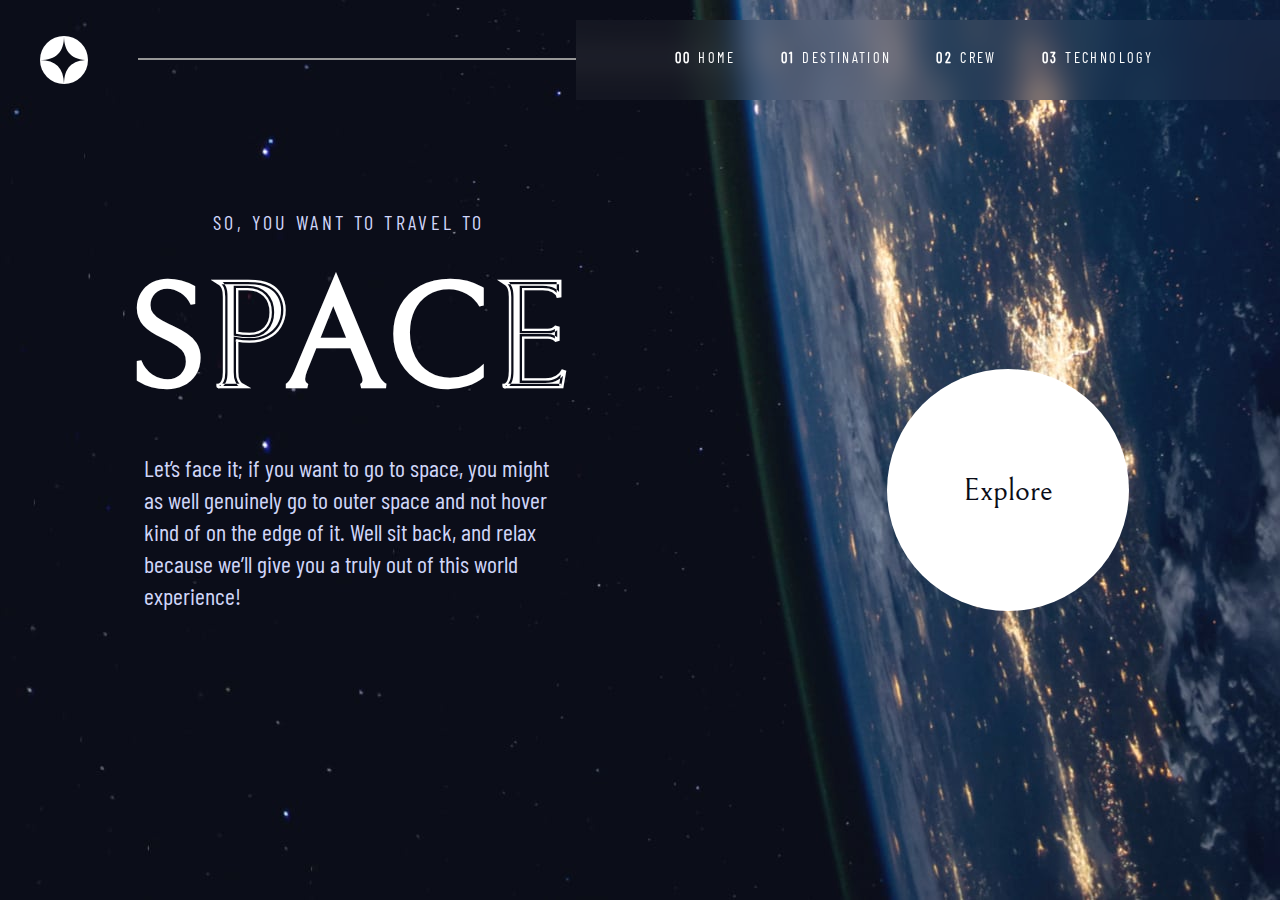
==== index.html @ 6e5cc74c "first commit" ====
<!DOCTYPE html>
<html lang="en">

<head>
  <meta charset="UTF-8">
  <meta name="viewport" content="width=device-width, initial-scale=1.0">

  <link rel="icon" type="image/png" sizes="32x32" href="./assets/img/favicon-32x32.png">
  <link rel="stylesheet" href="./assets/css/normalize.css">
  <link rel="stylesheet" href="./assets/css/styles.css">
  <title>Frontend Mentor | Space tourism website</title>
</head>

<body>
  <div class="home-container">
    <header>
      <span class="logo"></span>
      <hr class="header-line">
      <span class="menu-icon"></span>
      <nav class="main-nav">
        <button class="menu-close"></button>
        <ul class="menu">
          <li class="menu-item">
            <a href="./index.html"><span class="item-number">00</span> HOME</a>
          </li>
          <li class="menu-item">
            <a href="./pages/destination.html">
              <span class="item-number">01</span> DESTINATION
            </a>
          </li>
          <li class="menu-item">
            <a href="./pages/crew.html">
              <span class="item-number">02</span> CREW
            </a>
          </li>
          <li class="menu-item">
            <a href="./pages/technology.html">
              <span class="item-number">03</span> TECHNOLOGY
            </a>
          </li>
        </ul>
      </nav>
    </header>
    <main class="main-home">
      <div class="wrapper">
        <div class="main-title-group">
          <span>SO, YOU WANT TO TRAVEL TO</span>
          <h1>SPACE</h1>
        </div>
        <p class="main-description">
          Let’s face it; if you want to go to space, you might as well genuinely go to
          outer space and not hover kind of on the edge of it. Well sit back, and relax
          because we’ll give you a truly out of this world experience!
        </p>
      </div>
      <div class="wrapper">
        <button class="explore">
          <a href="./pages/destination.html">Explore</a>
        </button>
      </div>
      

    </main>
  </div>
  <script src="./assets/js/main.js" type="module"></script>
</body>

</html>
---- assets/css/styles.css ----
header .menu-icon, header .logo {
  height: 30px;
  width: 30px;
  display: block;
}

header {
  display: flex;
  justify-content: space-between;
  align-items: center;
  height: 50px;
  position: relative;
  padding: 15px;
}
header .logo {
  background: url("../img/shared/logo.svg") no-repeat top left/contain;
}
header .header-line {
  display: none;
}
header .menu-icon {
  background: url("../img/shared/icon-hamburger.svg") no-repeat top left/contain;
}
header .main-nav {
  background-color: rgba(255, 255, 255, 0.04);
  backdrop-filter: blur(15px);
  position: fixed;
  bottom: 0;
  right: 0;
  top: 0;
  display: flex;
  flex-direction: column;
  width: 75%;
  padding: 10%;
  box-sizing: border-box;
  gap: 40px;
  transform: translateX(100%);
  transition: all 0.3s ease-in-out;
  z-index: 999;
}
header .main-nav .menu-close {
  background: url("../img/shared/icon-close.svg") center/cover;
  height: 20px;
  width: 20px;
  border: none;
  align-self: flex-end;
  cursor: pointer;
}
header .main-nav .menu {
  list-style: none;
  margin: 0;
  padding: 0;
  display: flex;
  flex-direction: column;
  gap: 15px;
}
header .main-nav .menu .menu-item {
  display: block;
}
header .main-nav .menu .menu-item .item-number {
  color: rgb(255, 255, 255);
  margin-right: 7px;
  font-family: "Barlow-Condensed";
  font-weight: 700;
  letter-spacing: 2.36px;
}
header .main-nav a {
  display: block;
  text-decoration: none;
  color: rgb(255, 255, 255);
  font-size: 1rem;
  font-family: "Barlow-Condensed";
  font-weight: 400;
  letter-spacing: 2.36px;
  transition: all 0.2s ease-in-out;
  border-color: transparent;
}

@media (min-width: 768px) {
  header .logo, header .menu-icon {
    height: 48px;
    width: 48px;
  }
  header {
    padding: 0;
    height: 80px;
  }
  header .logo {
    margin: 20px 0 0 20px;
  }
  header .menu-icon {
    display: none;
  }
  header .main-nav {
    transform: translateX(0%) !important;
    position: relative;
    margin: 0;
    justify-content: center;
    width: auto;
    padding: 0 5%;
    height: 100%;
  }
  header .main-nav .menu-close {
    display: none;
  }
  header .main-nav .menu {
    flex-direction: row;
    gap: 25px;
    height: 100%;
    align-items: center;
  }
  header .main-nav .menu .menu-item {
    height: 100%;
  }
  header .main-nav .menu .menu-item .item-number {
    display: none;
  }
  header .main-nav a {
    font-size: 0.9rem;
    height: 95%;
    display: flex;
    align-items: center;
  }
  header .main-nav a:hover {
    border-bottom: 3px solid rgb(151, 151, 151);
  }
}
@media (min-width: 1024px) {
  header .logo {
    margin: 40px 0 0 40px;
  }
  header .header-line {
    display: inline-block;
    height: 2px;
    background-color: rgb(151, 151, 151);
    width: 50%;
    border: none;
    margin-left: 50px;
    margin-top: 45px;
  }
  header .main-nav {
    position: absolute;
    width: 55%;
    margin-top: 20px;
  }
  header .main-nav .menu {
    margin-left: 6%;
    gap: 45px;
  }
  header .main-nav .menu .menu-item {
    display: block;
  }
  header .main-nav .menu .menu-item .item-number {
    display: block;
  }
}
.home-container .main-home .wrapper:nth-child(1) .main-description, .home-container .main-home .wrapper:nth-child(1) .main-title-group span {
  font-family: "Barlow-Condensed";
  font-size: 1rem;
  color: rgb(208, 214, 249);
  text-align: center;
  letter-spacing: 2.7px;
}
@media (min-width: 768px) {
  .home-container .main-home .wrapper:nth-child(1) .main-description, .home-container .main-home .wrapper:nth-child(1) .main-title-group span {
    font-size: 1.3rem;
    letter-spacing: 3.38px;
  }
}

.home-container {
  background-image: url("../img/home/background-home-mobile.jpg");
  background-repeat: no-repeat;
  background-position: center;
  background-size: cover;
  min-height: 100vh;
}
.home-container .main-home .wrapper {
  display: flex;
  flex-direction: column;
  align-items: center;
  padding: 0 16px;
}
@media (min-width: 1024px) {
  .home-container .main-home .wrapper {
    width: 40%;
    margin-top: 7%;
  }
}
.home-container .main-home .wrapper:nth-child(1) .main-title-group span {
  display: block;
}
@media (min-width: 768px) {
  .home-container .main-home .wrapper:nth-child(1) .main-title-group span {
    font-size: 1.25rem;
  }
}
.home-container .main-home .wrapper:nth-child(1) .main-title-group h1 {
  font-family: "Bellefair";
  font-size: 3.5rem;
  color: rgb(255, 255, 255);
  margin: 15% 0 0;
  text-align: center;
}
@media (min-width: 768px) {
  .home-container .main-home .wrapper:nth-child(1) .main-title-group h1 {
    font-size: 9.375rem;
    margin: 5% 0 0;
  }
}
@media (min-width: 768px) {
  .home-container .main-home .wrapper:nth-child(1) .main-title-group {
    margin-top: 8%;
  }
}
.home-container .main-home .wrapper:nth-child(1) .main-description {
  line-height: 1.5rem;
  letter-spacing: normal;
  width: 94%;
}
@media (min-width: 768px) {
  .home-container .main-home .wrapper:nth-child(1) .main-description {
    width: 60%;
  }
}
@media (min-width: 1024px) {
  .home-container .main-home .wrapper:nth-child(1) .main-description {
    width: 80%;
    text-align: left;
    font-size: 1.5rem;
    line-height: 2rem;
  }
}
@media (min-width: 1024px) {
  .home-container .main-home .wrapper:nth-child(1) {
    margin-left: 6%;
  }
}
.home-container .main-home .wrapper:nth-child(2) .explore {
  border: none;
  background-color: rgb(255, 255, 255);
  border-radius: 50%;
  border: none;
  height: 150px;
  width: 150px;
  margin: 5% 0;
  overflow: hidden;
  cursor: pointer;
  transition: all 0.3s ease-in-out;
}
.home-container .main-home .wrapper:nth-child(2) .explore:hover {
  outline: 30px solid rgba(255, 255, 255, 0.1);
}
.home-container .main-home .wrapper:nth-child(2) .explore a {
  font-family: "Bellefair";
  font-size: 2rem;
  text-decoration: none;
  color: rgb(11, 13, 23);
  display: block;
  height: 100%;
  width: 100%;
  line-height: 150px;
}
@media (min-width: 768px) {
  .home-container .main-home .wrapper:nth-child(2) .explore a {
    line-height: 242px;
  }
}
@media (min-width: 768px) {
  .home-container .main-home .wrapper:nth-child(2) .explore {
    height: 242px;
    width: 242px;
  }
}
@media (min-width: 1024px) {
  .home-container .main-home {
    display: flex;
    align-items: end;
    justify-content: space-between;
    width: 100%;
    margin: auto;
  }
}
@media (min-width: 768px) {
  .home-container {
    background-image: url("../img/home/background-home-tablet.jpg");
  }
}
@media (min-width: 1024px) {
  .home-container {
    background-image: url("../img/home/background-home-desktop.jpg");
  }
}

.destination-container .main-destination .planet .wrapper:nth-child(2) .slider .slider-content .planet-data .estimations-values .est-travel-title, .destination-container .main-destination .planet .wrapper:nth-child(2) .slider .slider-content .planet-data .estimations-values .avg-distance-title {
  font-family: "Barlow-Condensed";
  font-size: 0.9rem;
  color: rgb(208, 214, 249);
  letter-spacing: 2.36px;
}

.destination-container .main-destination .planet .wrapper:nth-child(2) .slider .slider-content .planet-data .estimations-values .est-travel-value, .destination-container .main-destination .planet .wrapper:nth-child(2) .slider .slider-content .planet-data .estimations-values .avg-distance-value {
  font-family: "Bellefair";
  font-size: 1.7rem;
  color: rgb(255, 255, 255);
}

.destination-container {
  background: url("../img/destination/background-destination-mobile.jpg");
  background-repeat: no-repeat;
  background-position: center;
  background-size: cover;
  min-height: 100vh;
}
.destination-container .main-destination {
  padding: 15px;
}
.destination-container .main-destination .main-title {
  font-size: 1.5rem;
  color: rgb(255, 255, 255);
  text-align: center;
  font-family: "Barlow-Condensed";
  font-weight: 400;
  letter-spacing: 2.7px;
  margin: 0;
}
.destination-container .main-destination .main-title .number {
  color: rgb(125, 125, 125);
  margin-right: 10px;
}
.destination-container .main-destination .planet {
  display: flex;
  flex-direction: column;
  height: 90%;
}
.destination-container .main-destination .planet .wrapper:nth-child(1) .planet-img-container {
  margin: auto;
  position: relative;
  height: 30vh;
  padding: 15% 0;
}
.destination-container .main-destination .planet .wrapper:nth-child(1) .planet-img-container img {
  position: absolute;
  top: 0;
  left: 0;
  right: 0;
  bottom: 0;
  margin: auto;
  width: 55%;
  opacity: 0;
  transition: all 0.5s ease-in-out;
}
.destination-container .main-destination .planet .wrapper:nth-child(2) {
  overflow: hidden;
}
.destination-container .main-destination .planet .wrapper:nth-child(2) .destination-nav ul {
  list-style: none;
  display: flex;
  justify-content: space-evenly;
  padding: 0;
  margin: 0;
}
.destination-container .main-destination .planet .wrapper:nth-child(2) .destination-nav ul li {
  height: fit-content;
  overflow: hidden;
}
.destination-container .main-destination .planet .wrapper:nth-child(2) .destination-nav ul li a {
  text-decoration: none;
  display: block;
  font-family: "Barlow-Condensed";
  font-size: 1.2rem;
  color: rgb(208, 214, 249);
  height: 100%;
  line-height: 6vh;
  transition: all 0.2s ease-in-out;
  letter-spacing: 2.36px;
}
.destination-container .main-destination .planet .wrapper:nth-child(2) .destination-nav ul li .subIndicator {
  width: 80%;
  display: block;
  align-self: center;
  height: 2px;
  background-color: rgb(255, 255, 255);
  margin-left: 5px;
  opacity: 0;
  transform: translateX(-55px);
  transition: all 0.2s ease-in-out;
}
.destination-container .main-destination .planet .wrapper:nth-child(2) .destination-nav ul li:hover .subIndicator {
  transform: translateX(0px);
  opacity: 1;
}
.destination-container .main-destination .planet .wrapper:nth-child(2) .slider {
  width: 400%;
}
.destination-container .main-destination .planet .wrapper:nth-child(2) .slider .slider-content {
  display: flex;
  transform: translateX(0%);
  transition: all 0.7s ease-in-out;
}
.destination-container .main-destination .planet .wrapper:nth-child(2) .slider .slider-content .planet-data {
  width: 100%;
  opacity: 0;
}
.destination-container .main-destination .planet .wrapper:nth-child(2) .slider .slider-content .planet-data .planet-name {
  font-family: "Bellefair";
  font-size: 3rem;
  text-align: center;
  color: rgb(255, 255, 255);
  font-weight: 400;
  margin: 15px 0;
}
.destination-container .main-destination .planet .wrapper:nth-child(2) .slider .slider-content .planet-data .description {
  font-family: "Barlow-Condensed";
  font-size: 1rem;
  color: rgb(208, 214, 249);
  text-align: center;
  line-height: 1.5rem;
  width: 100%;
  margin: auto 0;
}
.destination-container .main-destination .planet .wrapper:nth-child(2) .slider .slider-content .planet-data .estimations-values .separator {
  height: 2px !important;
  border: none;
  background-color: rgb(56, 59, 75) !important;
  margin: 10% auto;
  width: 97%;
}
.destination-container .main-destination .planet .wrapper:nth-child(2) .slider .slider-content .planet-data .estimations-values .wrapper {
  display: flex;
  flex-direction: column;
  justify-content: center;
  align-items: center;
  margin: 5% 0;
  gap: 15px;
}
@media (min-width: 768px) {
  .destination-container {
    background-image: url("../img/destination/background-destination-tablet.jpg");
  }
  .destination-container .main-destination {
    width: 94%;
    padding: 0;
    margin: auto;
  }
  .destination-container .main-destination .main-title {
    text-align: left;
    margin-top: 5%;
  }
  .destination-container .main-destination .planet .wrapper:nth-child(1) .planet-img-container {
    width: 40%;
    margin: 0 auto;
  }
  .destination-container .main-destination .planet .wrapper:nth-child(1) .planet-img-container img {
    width: 100%;
  }
  .destination-container .main-destination .planet .wrapper:nth-child(2) {
    display: flex;
    flex-direction: column;
  }
  .destination-container .main-destination .planet .wrapper:nth-child(2) .destination-nav {
    order: 1;
    width: 40%;
    align-self: center;
  }
  .destination-container .main-destination .planet .wrapper:nth-child(2) .slider {
    order: 2;
  }
  .destination-container .main-destination .planet .wrapper:nth-child(2) .slider .slider-content .planet-data .planet-name {
    font-size: 5rem;
  }
  .destination-container .main-destination .planet .wrapper:nth-child(2) .slider .slider-content .planet-data .description {
    width: 70%;
    margin: auto;
  }
  .destination-container .main-destination .planet .wrapper:nth-child(2) .slider .slider-content .planet-data .estimations-values {
    width: 70%;
    display: flex;
    justify-content: space-evenly;
    flex-wrap: wrap;
    margin: 3% auto;
  }
  .destination-container .main-destination .planet .wrapper:nth-child(2) .slider .slider-content .planet-data .estimations-values .separator {
    width: 100%;
    margin: 5% 0 3%;
  }
}
@media (min-width: 1024px) {
  .destination-container {
    background-image: url("../img/destination/background-destination-desktop.jpg");
  }
  .destination-container .main-destination {
    height: 79.32vh;
    width: 80%;
    margin-top: 5%;
  }
  .destination-container .main-destination .main-title {
    margin: 0;
  }
  .destination-container .main-destination .planet {
    flex-direction: row;
    margin: auto;
    gap: 200px;
  }
  .destination-container .main-destination .planet .wrapper {
    flex: 1;
  }
  .destination-container .main-destination .planet .wrapper:nth-child(1) {
    display: flex;
    align-items: center;
    justify-content: center;
  }
  .destination-container .main-destination .planet .wrapper:nth-child(1) .planet-img-container {
    width: 85%;
  }
  .destination-container .main-destination .planet .wrapper:nth-child(2) .destination-nav {
    width: 60%;
    align-self: flex-start;
    margin-bottom: 5%;
  }
  .destination-container .main-destination .planet .wrapper:nth-child(2) .destination-nav ul {
    justify-content: space-between;
  }
  .destination-container .main-destination .planet .wrapper:nth-child(2) .slider .slider-content .planet-data .planet-name {
    font-size: 4rem;
    margin: 1% 0;
    text-align: left;
  }
  .destination-container .main-destination .planet .wrapper:nth-child(2) .slider .slider-content .planet-data .description {
    margin: 0;
    text-align: left;
    width: 100%;
    font-size: 1.125rem;
  }
  .destination-container .main-destination .planet .wrapper:nth-child(2) .slider .slider-content .planet-data .estimations-values {
    margin: 3% 0;
    width: 100%;
    display: block;
  }
  .destination-container .main-destination .planet .wrapper:nth-child(2) .slider .slider-content .planet-data .estimations-values .separator {
    width: 97%;
  }
  .destination-container .main-destination .planet .wrapper:nth-child(2) .slider .slider-content .planet-data .estimations-values .wrapper {
    margin: 0;
    align-items: flex-start;
    float: left;
    width: 50%;
  }
}
.crew-container .main-crew .crew .crew-description-container .crew-slider, .crew-container .main-crew .crew .indicators {
  display: flex;
}

.crew-container .main-crew .crew .crew-description-container .crew-slider, .crew-container .main-crew .crew .indicators {
  justify-content: center;
}

.crew-container .main-crew .crew .crew-description-container .crew-slider .crew-description p, .crew-container .main-crew .crew .crew-description-container .crew-slider .crew-description .crew-name, .crew-container .main-crew .crew .crew-description-container .crew-slider .crew-description .crew-role, .crew-container .main-crew .crew .crew-description-container .crew-slider .crew-description, .crew-container .main-crew .crew .crew-title {
  text-align: center;
}

.crew-container .main-crew .crew .crew-description-container .crew-slider, .crew-container .main-crew .crew .crew-photo, .crew-container {
  position: relative;
}

.crew-container .crew-background {
  position: absolute;
  top: 0;
  left: 0;
  right: 0;
  bottom: 0;
  background-image: url("../img/crew/background-crew-mobile.jpg");
  background-clip: content-box;
  background-repeat: no-repeat;
  background-position: top left;
  background-size: cover;
  backdrop-filter: blur(10px);
  z-index: -1;
}
.crew-container .main-crew .crew {
  display: flex;
  flex-direction: column;
  gap: 15px;
}
.crew-container .main-crew .crew .crew-title {
  font-size: 1.3rem;
  color: rgb(255, 255, 255);
  font-family: "Barlow-Condensed";
  font-weight: 400;
  letter-spacing: 2.7px;
  margin: 0;
  order: 1;
}
.crew-container .main-crew .crew .crew-title .number {
  color: rgb(125, 125, 125);
  margin-right: 10px;
}
.crew-container .main-crew .crew .crew-photo {
  width: 90%;
  margin: 0 auto;
  border-bottom: 2px solid rgba(255, 255, 255, 0.1);
  order: 2;
  height: 230px;
}
.crew-container .main-crew .crew .crew-photo img {
  width: auto;
  height: 100%;
  margin: auto;
  display: block;
  position: absolute;
  left: 0;
  right: 0;
  bottom: 0;
  top: 0;
  opacity: 0;
  transition: all 1s ease-in-out;
}
.crew-container .main-crew .crew .indicators {
  gap: 10px;
  height: fit-content;
  order: 3;
  margin: 3% 0;
}
.crew-container .main-crew .crew .indicators .btn-indicator {
  height: 10px;
  width: 10px;
  border-radius: 50%;
  border: none;
  background-color: rgba(255, 255, 255, 0.1);
  transition: all 0.2s ease-in-out;
}
.crew-container .main-crew .crew .indicators .btn-indicator:hover {
  background-color: rgb(125, 125, 125);
  cursor: pointer;
}
.crew-container .main-crew .crew .crew-description-container {
  order: 4;
  overflow: hidden;
}
.crew-container .main-crew .crew .crew-description-container .crew-slider {
  width: 400%;
  margin: 0;
  transform: translateX(0%);
  transition: all 1s ease-in-out;
}
.crew-container .main-crew .crew .crew-description-container .crew-slider .crew-description {
  width: 100%;
  opacity: 0;
}
.crew-container .main-crew .crew .crew-description-container .crew-slider .crew-description .crew-role {
  font-family: "Bellefair";
  color: rgb(125, 125, 125);
  font-size: 1rem;
  display: block;
}
.crew-container .main-crew .crew .crew-description-container .crew-slider .crew-description .crew-name {
  font-family: "Bellefair";
  font-size: 1.5rem;
  color: rgb(255, 255, 255);
  font-weight: 400;
}
.crew-container .main-crew .crew .crew-description-container .crew-slider .crew-description p {
  font-family: "Barlow";
  color: rgb(208, 214, 249);
  line-height: 1.5rem;
  width: 90%;
  margin: auto;
}

@media (min-width: 768px) {
  .crew-container .crew-background {
    background-image: url("../img/crew/background-crew-tablet.jpg");
  }
  .crew-container .main-crew .crew .crew-title {
    text-align: left;
    margin: 3%;
  }
  .crew-container .main-crew .crew .crew-photo {
    order: 4;
    overflow: hidden;
    border: none;
  }
  .crew-container .main-crew .crew .indicators {
    order: 3;
  }
  .crew-container .main-crew .crew .crew-description-container {
    order: 2;
    width: 50%;
    margin: auto;
  }
}
@media (min-width: 1024px) {
  .crew-container {
    min-height: 100vh;
  }
  .crew-container .crew-background {
    background-image: url("../img/crew/background-crew-tablet.jpg");
    height: 100%;
  }
  .crew-container .main-crew {
    width: 80%;
    margin: auto;
    height: 84.1744vh;
    margin-top: 5%;
  }
  .crew-container .main-crew .crew {
    position: relative;
    align-items: flex-start;
    height: 100%;
  }
  .crew-container .main-crew .crew .crew-title {
    width: 100%;
    margin: 0;
    font-size: 1.5rem;
  }
  .crew-container .main-crew .crew .crew-photo {
    width: 50%;
    height: 100%;
    position: absolute;
    top: 0;
    bottom: 0;
    right: 0;
    margin: auto;
  }
  .crew-container .main-crew .crew .crew-photo img {
    width: auto;
    height: 100%;
  }
  .crew-container .main-crew .crew .indicators {
    margin: 0;
  }
  .crew-container .main-crew .crew .crew-description-container {
    margin: 8% 0 0;
  }
  .crew-container .main-crew .crew .crew-description-container .crew-slider .crew-description .crew-role {
    text-align: left;
    font-size: 2rem;
  }
  .crew-container .main-crew .crew .crew-description-container .crew-slider .crew-description .crew-name {
    text-align: left;
    font-size: 3.5rem;
    margin: 1% 0;
  }
  .crew-container .main-crew .crew .crew-description-container .crew-slider .crew-description p {
    text-align: left;
    margin: 0;
    font-size: 1.125rem;
    line-height: 1.7rem;
    margin-top: 7%;
  }
}
.indicator-active {
  background-color: rgb(255, 255, 255) !important;
}

.technology-container {
  background-image: url("../img/technology/background-technology-mobile.jpg");
  background-repeat: no-repeat;
  background-position: center;
  background-size: cover;
}
.technology-container .main-technology {
  overflow: hidden;
}
.technology-container .main-technology .technology-title {
  font-size: 1.3rem;
  color: rgb(255, 255, 255);
  text-align: center;
  font-family: "Barlow-Condensed";
  font-weight: 400;
  letter-spacing: 2.7px;
  margin: 0;
  order: 1;
}
.technology-container .main-technology .technology-title .number {
  color: rgb(125, 125, 125);
  margin-right: 10px;
}
.technology-container .main-technology .technology .technology-img-container {
  margin: 7% 0;
  position: relative;
  height: 35vh;
  overflow: hidden;
}
.technology-container .main-technology .technology .technology-img-container img {
  position: absolute;
  transition: all 0.5s ease-in-out;
  transform: translateX(100%);
}
.technology-container .main-technology .technology .indexes-container {
  display: flex;
  justify-content: center;
  gap: 10px;
}
.technology-container .main-technology .technology .indexes-container button {
  height: 50px;
  width: 50px;
  border-radius: 50%;
  border: 2px solid rgb(125, 125, 125);
  background-color: transparent;
  color: rgb(255, 255, 255);
  font-family: "Bellefair";
  font-size: 1.2rem;
  transition: all 0.2s ease-in-out;
  cursor: pointer;
}
.technology-container .main-technology .technology .indexes-container button:hover {
  border-color: rgb(187, 187, 187);
}
.technology-container .main-technology .technology .wrapper {
  padding: 0 20px 50px;
}
.technology-container .main-technology .technology .wrapper .slider-text {
  display: none;
  opacity: 0;
  transition: all 0.3s ease-in-out;
}
.technology-container .main-technology .technology .wrapper .slider-text .technology-title {
  text-align: center;
  margin-top: 5%;
}
.technology-container .main-technology .technology .wrapper .slider-text .technology-title span {
  color: rgb(208, 214, 249);
  font-size: 0.9rem;
  font-family: "Barlow-Condensed";
}
.technology-container .main-technology .technology .wrapper .slider-text .technology-title h2 {
  font-family: "Bellefair";
  font-weight: 400;
  margin: 2% 0;
}
.technology-container .main-technology .technology .wrapper .slider-text .description {
  color: rgb(208, 214, 249);
  text-align: center;
  line-height: 1.5rem;
  font-family: "Barlow";
}

@media (min-width: 768px) {
  .technology-container {
    background-image: url("../img/technology/background-technology-tablet.jpg");
  }
  .technology-container .main-technology {
    overflow: hidden;
  }
  .technology-container .main-technology .technology-title {
    text-align: left;
    margin-top: 30px;
    margin-left: 25px;
  }
  .technology-container .main-technology .technology .wrapper {
    width: 59.7%;
    margin: auto;
  }
}
@media (min-width: 1024px) {
  .technology-container {
    background-image: url("../img/technology/background-technology-desktop.jpg");
  }
  .technology-container .main-technology {
    width: auto;
    margin: 5% 8% 0;
  }
  .technology-container .main-technology .technology-title {
    margin-top: 0;
    font-size: 1.5rem;
  }
  .technology-container .main-technology .technology {
    display: flex;
    flex-wrap: nowrap;
    justify-content: space-between;
    align-items: center;
    gap: 50px;
    height: 83.3744vh;
  }
  .technology-container .main-technology .technology .technology-img-container {
    order: 3;
    height: 70vh;
    width: 38%;
    margin: 0;
  }
  .technology-container .main-technology .technology .technology-img-container img {
    height: 100%;
  }
  .technology-container .main-technology .technology .indexes-container {
    order: 1;
    flex-direction: column;
    margin-left: 2%;
    gap: 35px;
  }
  .technology-container .main-technology .technology .indexes-container button {
    height: 80px;
    width: 80px;
    font-size: 2rem;
  }
  .technology-container .main-technology .technology .wrapper {
    order: 2;
    width: 33%;
    padding: 0;
  }
  .technology-container .main-technology .technology .wrapper .slider-text .technology-title {
    text-align: left;
    margin: 0;
  }
  .technology-container .main-technology .technology .wrapper .slider-text .technology-title h2 {
    font-size: 3.5rem;
  }
  .technology-container .main-technology .technology .wrapper .slider-text .description {
    text-align: left;
  }
}
.index-active {
  background-color: rgb(255, 255, 255) !important;
  color: rgb(11, 13, 23) !important;
  border: none !important;
}

@font-face {
  font-family: "Barlow-Condensed";
  src: url("../fonts/Barlow_Condensed/BarlowCondensed-Regular.ttf");
}
@font-face {
  font-family: "Barlow";
  src: url("../fonts/Barlow/Barlow-Regular.ttf");
}
@font-face {
  font-family: "Bellefair";
  src: url("../fonts/Bellefair/Bellefair-Regular.ttf");
}
html {
  font-size: 16px;
}

body {
  min-height: auto;
}

img {
  height: auto;
  width: 100%;
}

.show-img {
  opacity: 1 !important;
}

.show-block {
  display: block !important;
}

/*# sourceMappingURL=styles.css.map */
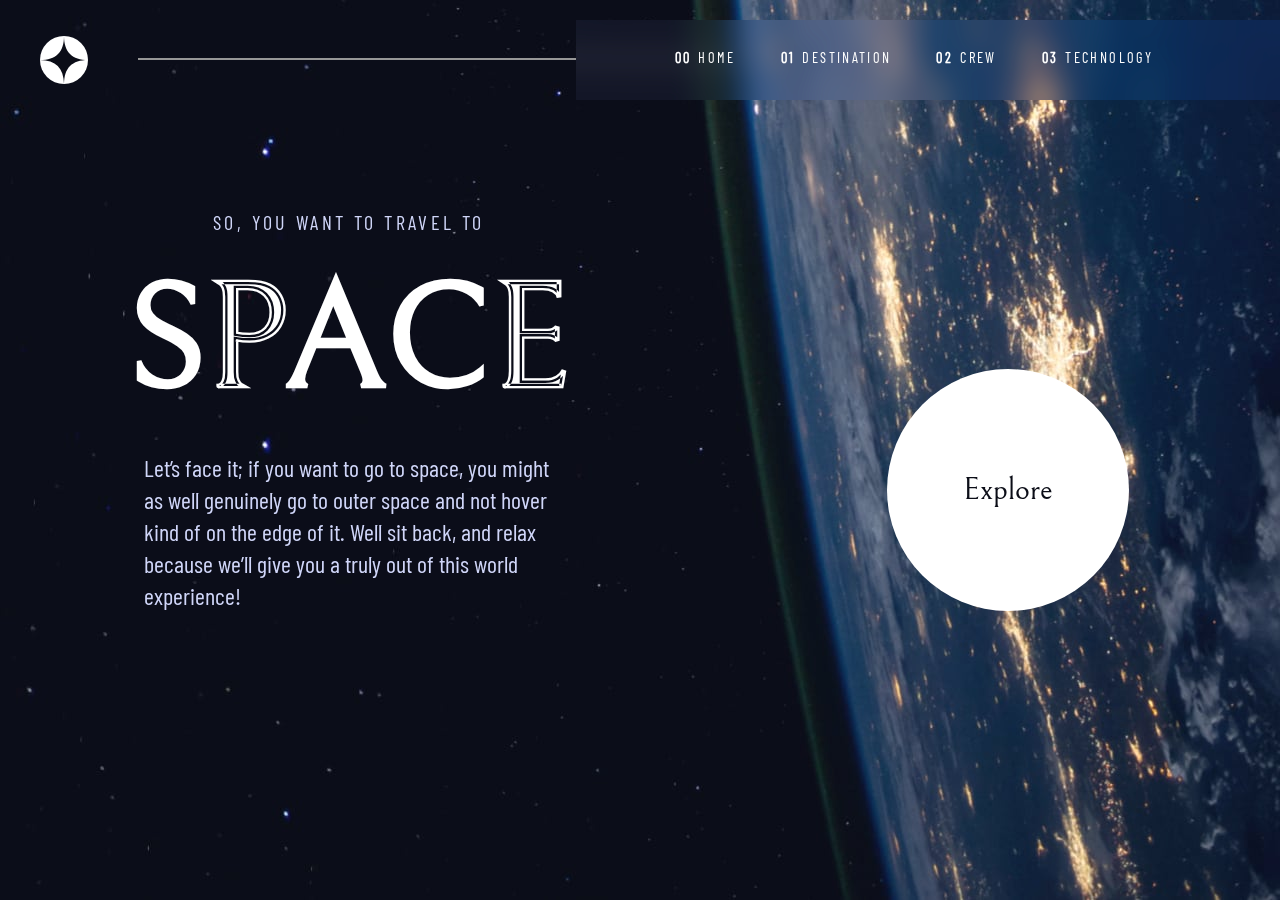
==== commit 51d1d380: "new change" ====
--- a/index.html
+++ b/index.html
@@ -54,11 +54,9 @@
         </p>
       </div>
       <div class="wrapper">
-        <button class="explore">
-          <a href="./pages/destination.html">Explore</a>
-        </button>
+        <a href="./pages/destination.html">Explore</a>
       </div>
-      
+
 
     </main>
   </div>
--- a/assets/css/styles.css
+++ b/assets/css/styles.css
@@ -23,7 +23,7 @@
 }
 header .main-nav {
   background-color: rgba(255, 255, 255, 0.04);
-  backdrop-filter: blur(15px);
+  backdrop-filter: blur(15px) saturate(1.5);
   position: fixed;
   bottom: 0;
   right: 0;
@@ -236,40 +236,31 @@
     margin-left: 6%;
   }
 }
-.home-container .main-home .wrapper:nth-child(2) .explore {
-  border: none;
+.home-container .main-home .wrapper:nth-child(2) a {
+  font-family: "Bellefair";
+  font-size: 2rem;
+  text-decoration: none;
+  color: rgb(11, 13, 23);
+  display: block;
+  border-radius: 50%;
   background-color: rgb(255, 255, 255);
-  border-radius: 50%;
-  border: none;
+  line-height: 150px;
   height: 150px;
   width: 150px;
   margin: 5% 0;
   overflow: hidden;
   cursor: pointer;
   transition: all 0.3s ease-in-out;
-}
-.home-container .main-home .wrapper:nth-child(2) .explore:hover {
+  text-align: center;
+}
+.home-container .main-home .wrapper:nth-child(2) a:hover {
   outline: 30px solid rgba(255, 255, 255, 0.1);
 }
-.home-container .main-home .wrapper:nth-child(2) .explore a {
-  font-family: "Bellefair";
-  font-size: 2rem;
-  text-decoration: none;
-  color: rgb(11, 13, 23);
-  display: block;
-  height: 100%;
-  width: 100%;
-  line-height: 150px;
-}
-@media (min-width: 768px) {
-  .home-container .main-home .wrapper:nth-child(2) .explore a {
-    line-height: 242px;
-  }
-}
-@media (min-width: 768px) {
-  .home-container .main-home .wrapper:nth-child(2) .explore {
+@media (min-width: 768px) {
+  .home-container .main-home .wrapper:nth-child(2) a {
     height: 242px;
     width: 242px;
+    line-height: 242px;
   }
 }
 @media (min-width: 1024px) {
@@ -512,6 +503,9 @@
   }
   .destination-container .main-destination .planet .wrapper:nth-child(1) .planet-img-container {
     width: 85%;
+  }
+  .destination-container .main-destination .planet .wrapper:nth-child(2) {
+    justify-content: center;
   }
   .destination-container .main-destination .planet .wrapper:nth-child(2) .destination-nav {
     width: 60%;
@@ -875,7 +869,7 @@
   }
   .technology-container .main-technology .technology .technology-img-container {
     order: 3;
-    height: 70vh;
+    height: 65vh;
     width: 38%;
     margin: 0;
   }
